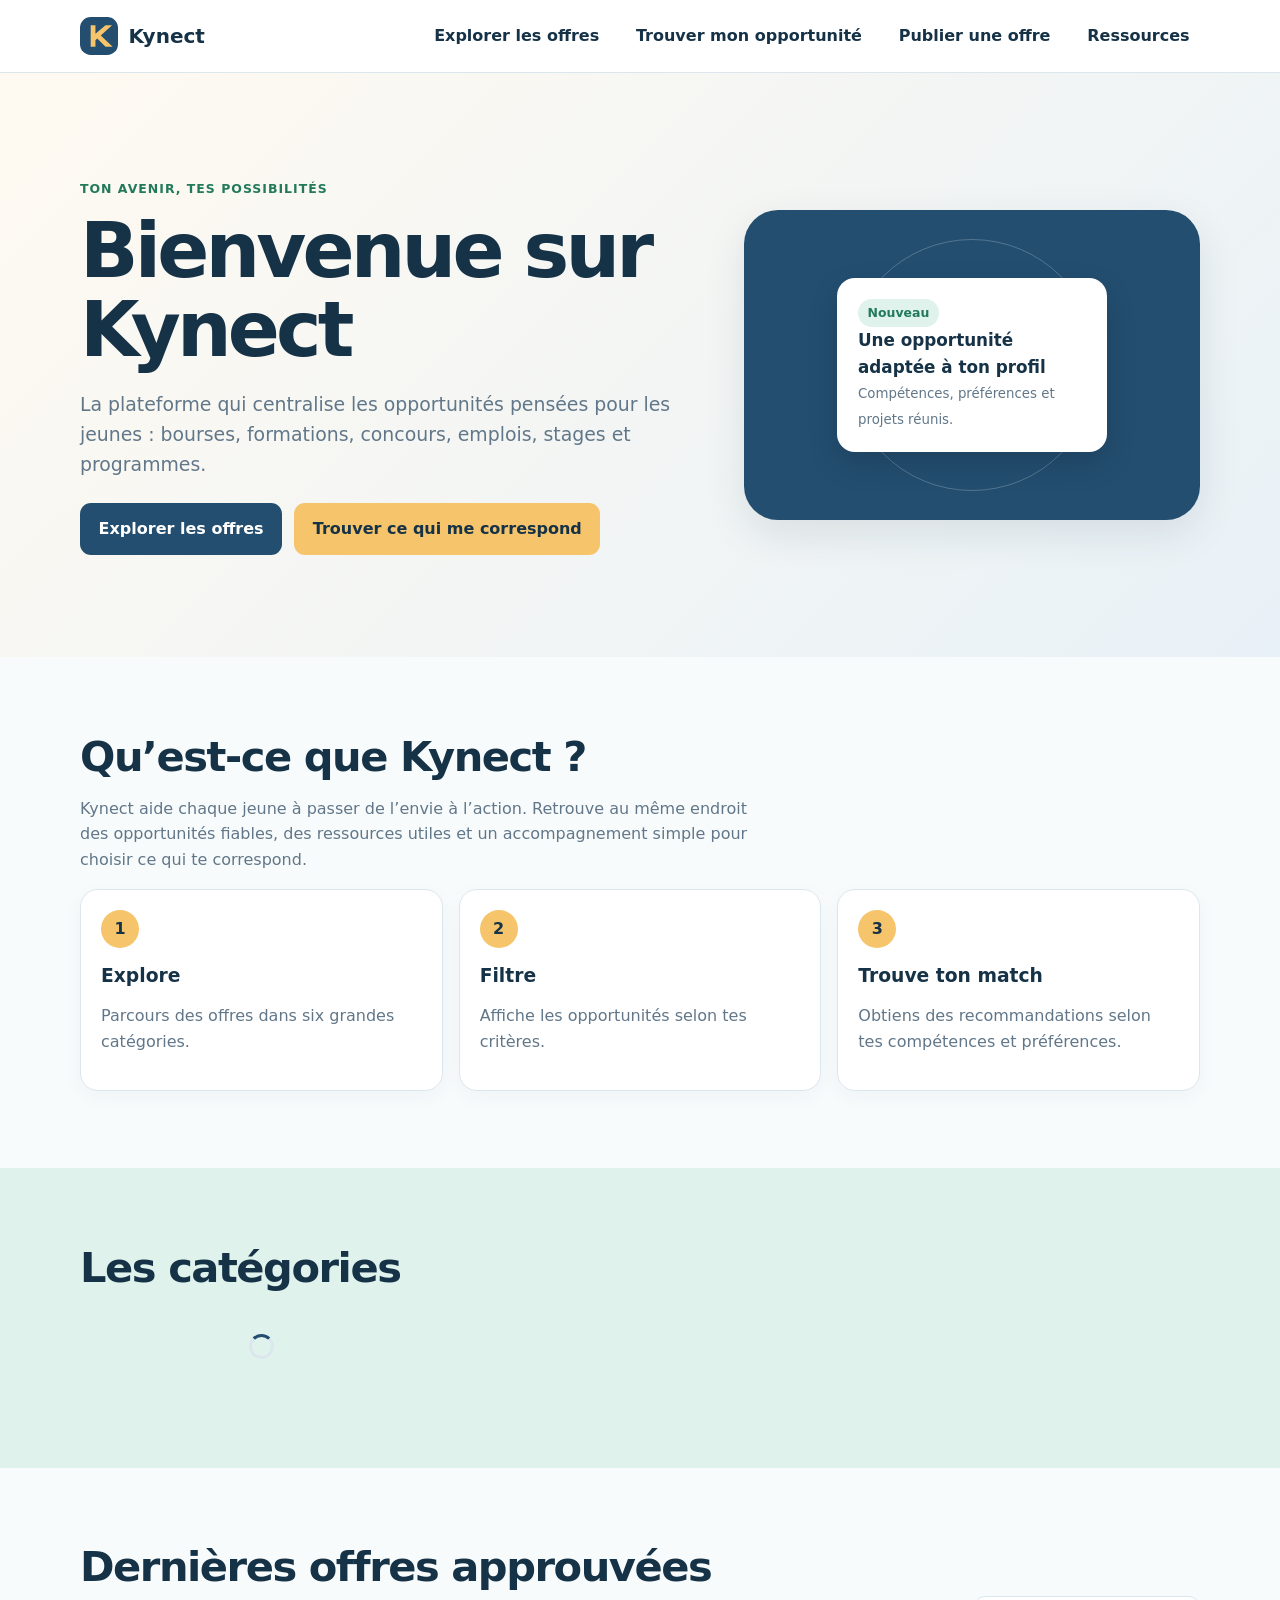
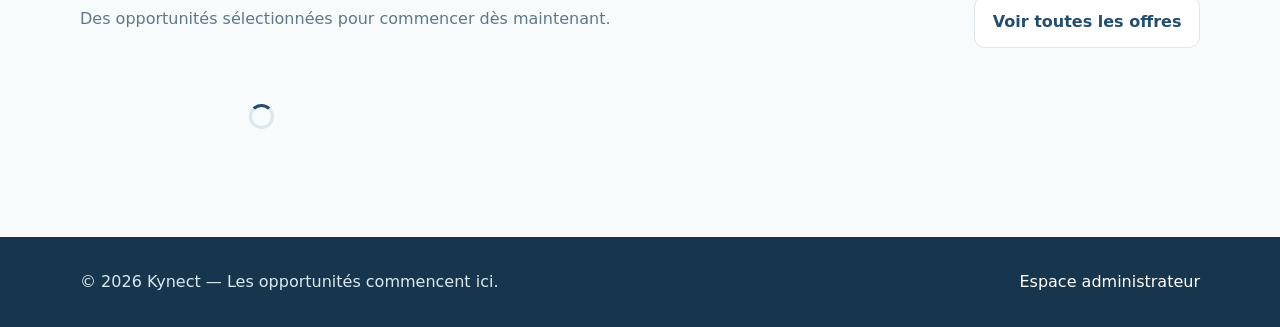
==== index.html @ d228a0a2 "Initial Kynect static platform" ====
<!doctype html><html lang="fr"><head><meta charset="UTF-8"><meta name="viewport" content="width=device-width, initial-scale=1.0"><meta name="description" content="Kynect, la plateforme des opportunités pour les jeunes"><link rel="icon" href="assets/logo.svg"><link rel="stylesheet" href="css/style.css"><link rel="stylesheet" href="css/responsive.css"><title>Bienvenue — Kynect</title></head><body><header class="site-header"><div class="container nav"><a class="brand" href="index.html"><img src="assets/logo.svg" alt=""> Kynect</a><button class="menu-toggle" aria-label="Ouvrir le menu">☰</button><nav class="nav-links"><a href="offres.html">Explorer les offres</a><a href="trouver.html">Trouver mon opportunité</a><a href="soumettre.html">Publier une offre</a><a href="cv.html">Ressources</a></nav></div></header><main><section class="hero"><div class="container hero-grid"><div><span class="eyebrow">Ton avenir, tes possibilités</span><h1>Bienvenue sur Kynect</h1><p>La plateforme qui centralise les opportunités pensées pour les jeunes : bourses, formations, concours, emplois, stages et programmes.</p><div class="actions"><a class="btn btn-primary" href="offres.html">Explorer les offres</a><a class="btn btn-accent" href="trouver.html">Trouver ce qui me correspond</a></div></div><div class="hero-art"><div class="hero-card"><span class="tag tag-success">Nouveau</span><strong>Une opportunité adaptée à ton profil</strong><small>Compétences, préférences et projets réunis.</small></div></div></div></section><section class="section"><div class="container"><h2>Qu’est-ce que Kynect ?</h2><p class="section-intro">Kynect aide chaque jeune à passer de l’envie à l’action. Retrouve au même endroit des opportunités fiables, des ressources utiles et un accompagnement simple pour choisir ce qui te correspond.</p><div class="grid grid-3 steps"><article class="step"><h3>Explore</h3><p class="muted">Parcours des offres dans six grandes catégories.</p></article><article class="step"><h3>Filtre</h3><p class="muted">Affiche les opportunités selon tes critères.</p></article><article class="step"><h3>Trouve ton match</h3><p class="muted">Obtiens des recommandations selon tes compétences et préférences.</p></article></div></div></section><section class="section section-soft"><div class="container"><h2>Les catégories</h2><div id="categories" class="grid grid-3"><div class="spinner"></div></div></div></section><section class="section"><div class="container"><div class="section-head"><div><h2>Dernières offres approuvées</h2><p class="section-intro">Des opportunités sélectionnées pour commencer dès maintenant.</p></div><a class="btn btn-secondary" href="offres.html">Voir toutes les offres</a></div><div id="latest-offers" class="offer-grid"><div class="spinner"></div></div></div></section></main><footer class="site-footer"><div class="container footer-grid"><span>© 2026 Kynect — Les opportunités commencent ici.</span><a href="admin-login.html">Espace administrateur</a></div></footer><div id="toast-region" class="toast-region" aria-live="polite"></div><script type="module" src="js/home.js"></script></body></html>
---- css/style.css ----
:root{--ink:#163247;--muted:#617789;--primary:#234e70;--primary-dark:#17364d;--accent:#f5c46b;--mint:#dff2ec;--sky:#e8f1f7;--cream:#fffaf1;--white:#fff;--line:#dce7ed;--danger:#b94a48;--success:#237a5b;--shadow:0 14px 40px rgba(22,50,71,.10);--radius:18px;--space:clamp(1rem,2vw,1.5rem)}*{box-sizing:border-box}html{scroll-behavior:smooth}body{margin:0;color:var(--ink);background:#f8fbfc;font:16px/1.6 Inter,ui-sans-serif,system-ui,-apple-system,BlinkMacSystemFont,"Segoe UI",sans-serif}a{color:var(--primary);text-decoration:none}a:hover{text-decoration:underline}button,input,select,textarea{font:inherit}button{cursor:pointer}.container{width:min(1120px,calc(100% - 2rem));margin:auto}.site-header{background:rgba(255,255,255,.94);border-bottom:1px solid var(--line);position:sticky;top:0;z-index:20;backdrop-filter:blur(12px)}.nav{display:flex;align-items:center;justify-content:space-between;min-height:72px;gap:1rem}.brand{display:inline-flex;align-items:center;gap:.65rem;font-size:1.25rem;font-weight:800;color:var(--ink)}.brand img{width:38px;height:38px}.nav-links{display:flex;align-items:center;gap:1rem}.nav-links a{font-weight:650;color:var(--ink);padding:.45rem .65rem;border-radius:10px}.nav-links a:hover{background:var(--sky);text-decoration:none}.menu-toggle{display:none;border:0;background:none;font-size:1.5rem;color:var(--ink)}.hero{padding:clamp(3rem,8vw,7rem) 0;background:linear-gradient(135deg,var(--cream),var(--sky));overflow:hidden}.hero-grid{display:grid;grid-template-columns:1.15fr .85fr;gap:3rem;align-items:center}.eyebrow{color:var(--success);font-weight:800;letter-spacing:.08em;text-transform:uppercase;font-size:.78rem}.hero h1{font-size:clamp(2.5rem,6vw,5rem);line-height:1.03;letter-spacing:-.05em;margin:.6rem 0 1.25rem}.hero p{font-size:1.18rem;color:var(--muted);max-width:650px}.hero-art{min-height:310px;border-radius:34px;background:var(--primary);box-shadow:var(--shadow);padding:2rem;position:relative;display:grid;place-items:center}.hero-art:before,.hero-art:after{content:"";position:absolute;border-radius:50%;border:1px solid rgba(255,255,255,.22)}.hero-art:before{width:250px;height:250px}.hero-art:after{width:170px;height:170px}.hero-card{background:#fff;border-radius:18px;padding:1.3rem;width:min(270px,90%);box-shadow:0 12px 30px rgba(0,0,0,.15);z-index:1}.hero-card strong{display:block;font-size:1.05rem}.hero-card small{color:var(--muted)}.btn{display:inline-flex;align-items:center;justify-content:center;gap:.45rem;border:1px solid transparent;border-radius:11px;padding:.75rem 1.1rem;font-weight:750;transition:.2s ease}.btn:hover{text-decoration:none;transform:translateY(-1px)}.btn-primary{background:var(--primary);color:#fff}.btn-primary:hover{background:var(--primary-dark)}.btn-secondary{background:#fff;color:var(--primary);border-color:var(--line)}.btn-accent{background:var(--accent);color:var(--ink)}.actions{display:flex;flex-wrap:wrap;gap:.75rem;margin-top:1.5rem}.section{padding:clamp(2.5rem,6vw,5rem) 0}.section-soft{background:var(--mint)}.section-head{display:flex;align-items:end;justify-content:space-between;gap:1rem;margin-bottom:1.5rem}.section h2{font-size:clamp(1.8rem,4vw,2.6rem);letter-spacing:-.035em;line-height:1.1;margin:0 0 .7rem}.section-intro{color:var(--muted);max-width:700px}.grid{display:grid;gap:1rem}.grid-3{grid-template-columns:repeat(3,1fr)}.grid-4{grid-template-columns:repeat(4,1fr)}.steps{counter-reset:step}.step,.category-card,.offer-card,.resource-card,.panel,.form-card{background:#fff;border:1px solid var(--line);border-radius:var(--radius);padding:1.25rem;box-shadow:0 6px 20px rgba(22,50,71,.04)}.step:before{counter-increment:step;content:counter(step);display:grid;place-items:center;width:38px;height:38px;border-radius:50%;background:var(--accent);font-weight:850;margin-bottom:1rem}.step h3,.category-card h3,.offer-card h3,.resource-card h3{margin:.2rem 0 .45rem;line-height:1.25}.muted{color:var(--muted)}.category-card{display:flex;align-items:center;gap:.8rem}.category-icon{font-size:1.8rem}.offer-grid{display:grid;grid-template-columns:repeat(3,1fr);gap:1rem}.offer-card{display:flex;flex-direction:column;min-height:230px}.offer-card .card-bottom{margin-top:auto;display:flex;justify-content:space-between;align-items:center;gap:.5rem}.offer-image{width:100%;height:140px;object-fit:cover;border-radius:12px;margin-bottom:.8rem;background:var(--sky)}.tag{display:inline-flex;align-items:center;border-radius:999px;padding:.25rem .6rem;background:var(--sky);font-size:.78rem;font-weight:750;color:var(--primary)}.tag-success{background:var(--mint);color:var(--success)}.tag-warning{background:#fff1d5;color:#8c5d14}.page-hero{padding:3rem 0;background:var(--sky)}.page-hero h1{margin:0 0 .5rem;font-size:clamp(2rem,5vw,3.3rem);letter-spacing:-.04em}.filters{display:grid;grid-template-columns:2fr 1fr 1fr 1fr auto;gap:.75rem;margin:1.5rem 0}.field{display:flex;flex-direction:column;gap:.35rem}.field label{font-weight:700;font-size:.9rem}.field input,.field select,.field textarea{width:100%;border:1px solid var(--line);border-radius:10px;padding:.72rem .8rem;color:var(--ink);background:#fff}.field textarea{min-height:130px;resize:vertical}.field small{color:var(--muted)}.form-card{max-width:800px;margin:2rem auto}.form-grid{display:grid;grid-template-columns:repeat(2,1fr);gap:1rem}.full{grid-column:1/-1}.form-actions{display:flex;justify-content:flex-end;gap:.75rem;margin-top:1.3rem}.notice{padding:1rem;border-radius:12px;background:var(--sky);color:var(--primary);margin:1rem 0}.notice-error{background:#fff0ef;color:var(--danger)}.notice-success{background:var(--mint);color:var(--success)}.detail-layout{display:grid;grid-template-columns:1.4fr .6fr;gap:1.5rem}.detail-main,.detail-aside{background:#fff;border:1px solid var(--line);border-radius:var(--radius);padding:clamp(1.2rem,3vw,2rem)}.detail-main img{width:100%;max-height:360px;object-fit:cover;border-radius:14px;margin-bottom:1rem}.detail-meta{display:grid;gap:.75rem}.meta-item strong{display:block;font-size:.8rem;text-transform:uppercase;letter-spacing:.06em;color:var(--muted)}.resource-grid{display:grid;grid-template-columns:repeat(3,1fr);gap:1rem}.price{font-weight:800;color:var(--success)}.progress{display:flex;gap:.5rem;margin:1rem 0 2rem}.progress span{flex:1;height:6px;border-radius:9px;background:var(--line)}.progress span.active{background:var(--accent)}.match-result{border-left:5px solid var(--accent)}.match-score{font-weight:850;color:var(--success)}.check-grid{display:grid;grid-template-columns:repeat(3,1fr);gap:.5rem}.check{display:flex;gap:.45rem;align-items:center;padding:.45rem;border:1px solid var(--line);border-radius:8px}.check input{accent-color:var(--primary)}.admin-tabs{display:flex;gap:.5rem;flex-wrap:wrap;margin:1.5rem 0}.tab{border:1px solid var(--line);background:#fff;padding:.65rem 1rem;border-radius:10px;font-weight:700}.tab.active{background:var(--primary);color:#fff}.table-wrap{overflow:auto}.data-table{width:100%;border-collapse:collapse;min-width:650px}.data-table th,.data-table td{text-align:left;border-bottom:1px solid var(--line);padding:.8rem .5rem;vertical-align:top}.data-table th{font-size:.8rem;text-transform:uppercase;color:var(--muted)}.inline-actions{display:flex;gap:.4rem;flex-wrap:wrap}.btn-small{padding:.4rem .6rem;font-size:.82rem}.empty{text-align:center;padding:2rem;color:var(--muted);background:#fff;border:1px dashed var(--line);border-radius:var(--radius)}.spinner{width:25px;height:25px;border:3px solid var(--line);border-top-color:var(--primary);border-radius:50%;animation:spin .8s linear infinite;margin:2rem auto}@keyframes spin{to{transform:rotate(360deg)}}.toast-region{position:fixed;right:1rem;bottom:1rem;z-index:50;display:grid;gap:.6rem}.toast{padding:.85rem 1rem;border-radius:10px;color:#fff;background:var(--ink);box-shadow:var(--shadow);max-width:330px}.toast.success{background:var(--success)}.toast.error{background:var(--danger)}.site-footer{background:var(--primary-dark);color:#d9e8f0;padding:2rem 0}.site-footer a{color:#fff}.footer-grid{display:flex;justify-content:space-between;gap:1rem;flex-wrap:wrap}.sr-only{position:absolute;width:1px;height:1px;padding:0;margin:-1px;overflow:hidden;clip:rect(0,0,0,0);white-space:nowrap;border:0}.hidden{display:none!important}
---- css/responsive.css ----
@media(max-width:850px){.hero-grid,.detail-layout{grid-template-columns:1fr}.hero-art{min-height:240px}.grid-4{grid-template-columns:repeat(2,1fr)}.offer-grid,.resource-grid{grid-template-columns:repeat(2,1fr)}.filters{grid-template-columns:repeat(2,1fr)}.filters .search-field{grid-column:1/-1}.check-grid{grid-template-columns:repeat(2,1fr)}}@media(max-width:620px){.nav-links{display:none;position:absolute;left:1rem;right:1rem;top:66px;background:#fff;border:1px solid var(--line);padding:.7rem;border-radius:12px;box-shadow:var(--shadow);flex-direction:column;align-items:stretch}.nav-links.open{display:flex}.menu-toggle{display:block}.grid-3,.grid-4,.offer-grid,.resource-grid,.form-grid{grid-template-columns:1fr}.filters{grid-template-columns:1fr}.filters .search-field{grid-column:auto}.section-head{display:block}.section-head .btn{margin-top:.7rem}.check-grid{grid-template-columns:1fr}.hero h1{font-size:2.8rem}.form-actions{flex-direction:column}.form-actions .btn{width:100%}}
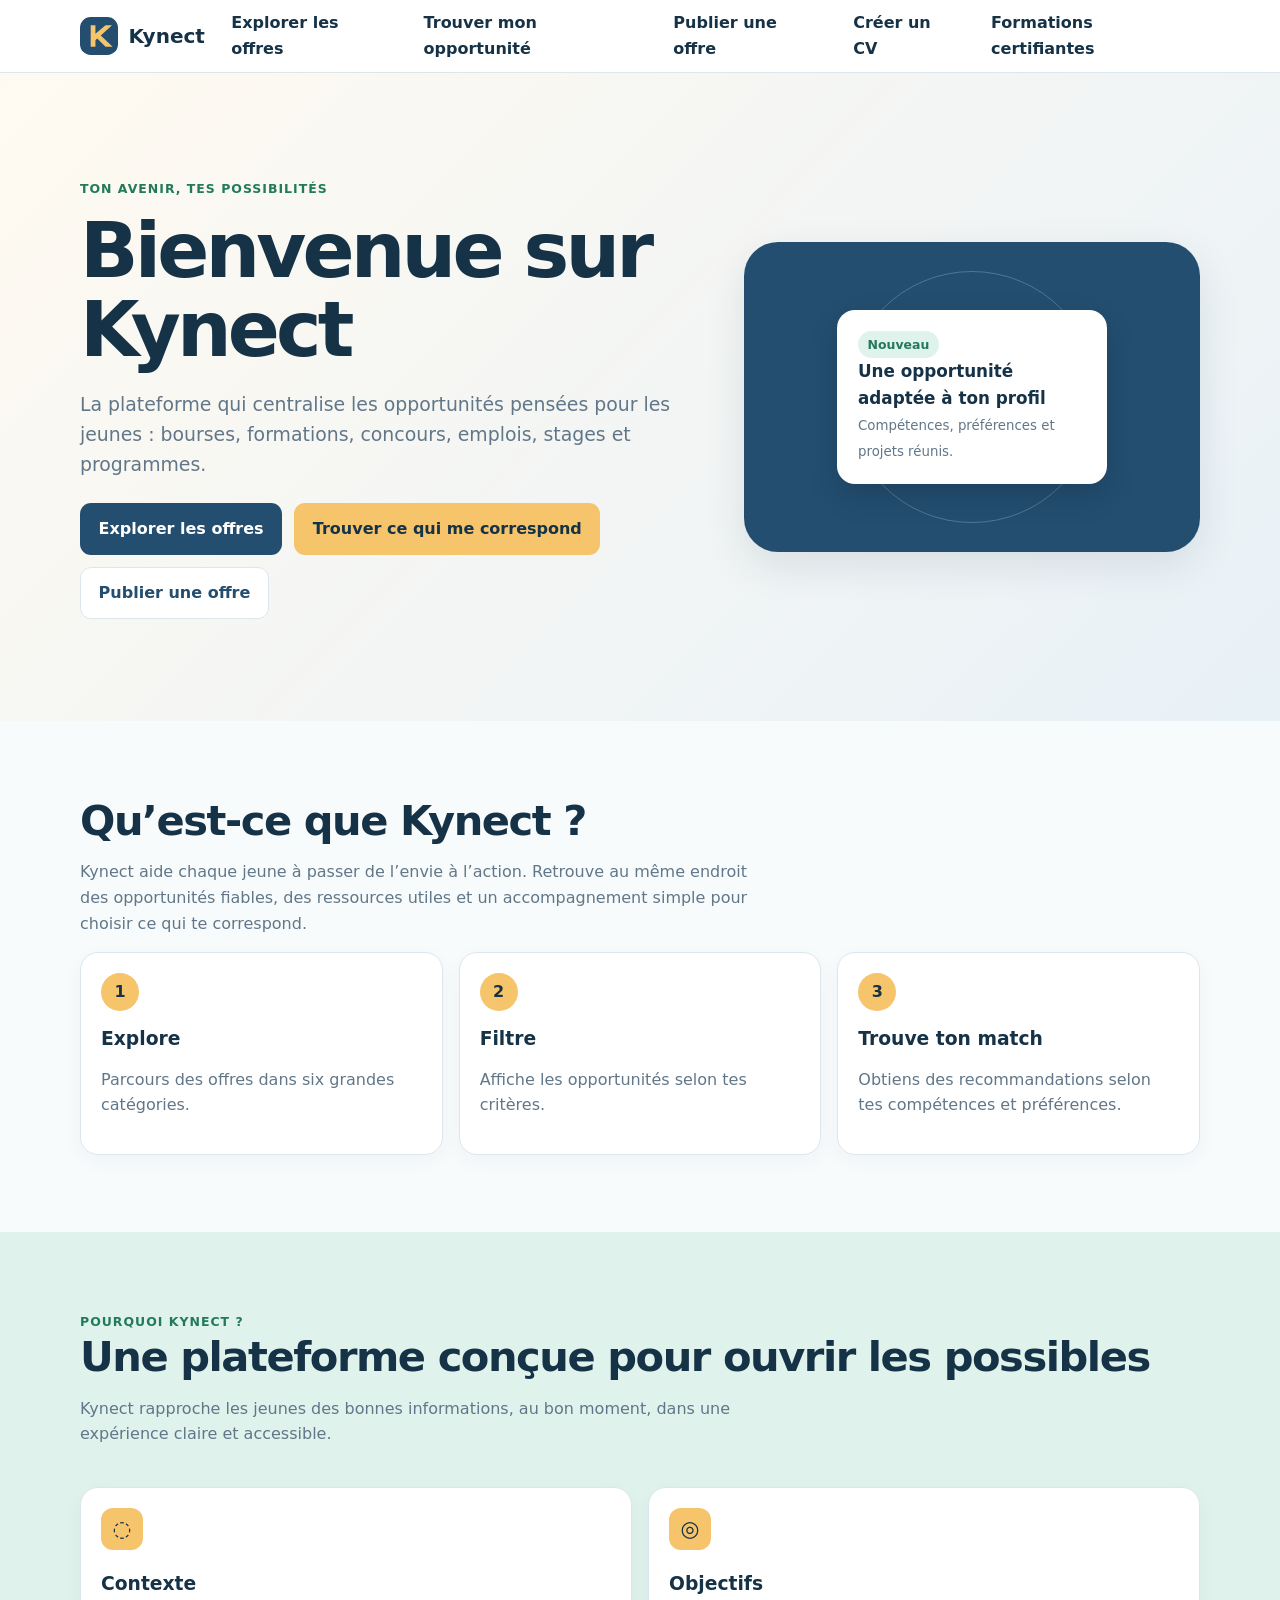
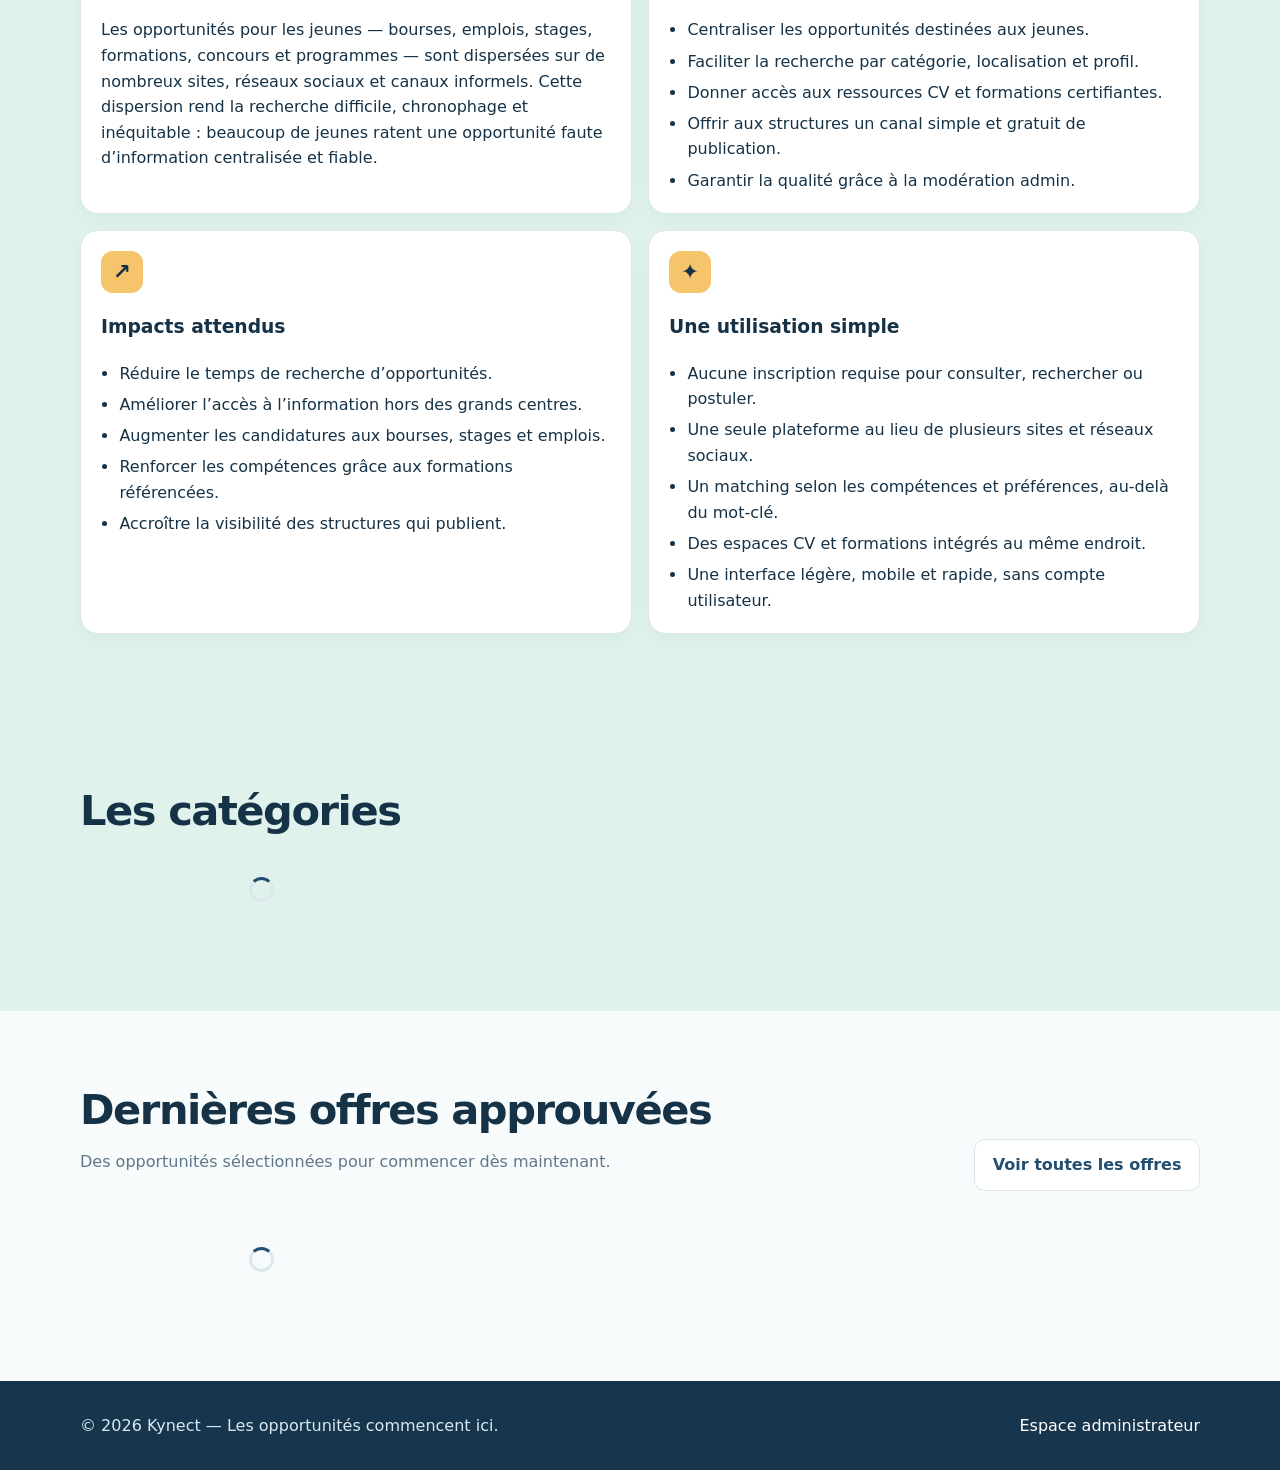
==== commit 1f674706: "feat: complete resource pages and navigation UX" ====
--- a/index.html
+++ b/index.html
@@ -1 +1 @@
-<!doctype html><html lang="fr"><head><meta charset="UTF-8"><meta name="viewport" content="width=device-width, initial-scale=1.0"><meta name="description" content="Kynect, la plateforme des opportunités pour les jeunes"><link rel="icon" href="assets/logo.svg"><link rel="stylesheet" href="css/style.css"><link rel="stylesheet" href="css/responsive.css"><title>Bienvenue — Kynect</title></head><body><header class="site-header"><div class="container nav"><a class="brand" href="index.html"><img src="assets/logo.svg" alt=""> Kynect</a><button class="menu-toggle" aria-label="Ouvrir le menu">☰</button><nav class="nav-links"><a href="offres.html">Explorer les offres</a><a href="trouver.html">Trouver mon opportunité</a><a href="soumettre.html">Publier une offre</a><a href="cv.html">Ressources</a></nav></div></header><main><section class="hero"><div class="container hero-grid"><div><span class="eyebrow">Ton avenir, tes possibilités</span><h1>Bienvenue sur Kynect</h1><p>La plateforme qui centralise les opportunités pensées pour les jeunes : bourses, formations, concours, emplois, stages et programmes.</p><div class="actions"><a class="btn btn-primary" href="offres.html">Explorer les offres</a><a class="btn btn-accent" href="trouver.html">Trouver ce qui me correspond</a></div></div><div class="hero-art"><div class="hero-card"><span class="tag tag-success">Nouveau</span><strong>Une opportunité adaptée à ton profil</strong><small>Compétences, préférences et projets réunis.</small></div></div></div></section><section class="section"><div class="container"><h2>Qu’est-ce que Kynect ?</h2><p class="section-intro">Kynect aide chaque jeune à passer de l’envie à l’action. Retrouve au même endroit des opportunités fiables, des ressources utiles et un accompagnement simple pour choisir ce qui te correspond.</p><div class="grid grid-3 steps"><article class="step"><h3>Explore</h3><p class="muted">Parcours des offres dans six grandes catégories.</p></article><article class="step"><h3>Filtre</h3><p class="muted">Affiche les opportunités selon tes critères.</p></article><article class="step"><h3>Trouve ton match</h3><p class="muted">Obtiens des recommandations selon tes compétences et préférences.</p></article></div></div></section><section class="section section-soft"><div class="container"><h2>Les catégories</h2><div id="categories" class="grid grid-3"><div class="spinner"></div></div></div></section><section class="section"><div class="container"><div class="section-head"><div><h2>Dernières offres approuvées</h2><p class="section-intro">Des opportunités sélectionnées pour commencer dès maintenant.</p></div><a class="btn btn-secondary" href="offres.html">Voir toutes les offres</a></div><div id="latest-offers" class="offer-grid"><div class="spinner"></div></div></div></section></main><footer class="site-footer"><div class="container footer-grid"><span>© 2026 Kynect — Les opportunités commencent ici.</span><a href="admin-login.html">Espace administrateur</a></div></footer><div id="toast-region" class="toast-region" aria-live="polite"></div><script type="module" src="js/home.js"></script></body></html>+<!doctype html><html lang="fr"><head><meta charset="UTF-8"><meta name="viewport" content="width=device-width, initial-scale=1.0"><meta name="description" content="Kynect, la plateforme des opportunités pour les jeunes"><link rel="icon" href="assets/logo.svg"><link rel="stylesheet" href="css/style.css"><link rel="stylesheet" href="css/responsive.css"><title>Bienvenue — Kynect</title></head><body><header class="site-header"><div class="container nav"><a class="brand" href="index.html"><img src="assets/logo.svg" alt=""> Kynect</a><button class="menu-toggle" aria-label="Ouvrir le menu">☰</button><nav class="nav-links"><a href="offres.html">Explorer les offres</a><a href="trouver.html">Trouver mon opportunité</a><a href="soumettre.html">Publier une offre</a><a href="cv.html">Créer un CV</a><a href="formations.html">Formations certifiantes</a></nav></div></header><main><section class="hero"><div class="container hero-grid"><div><span class="eyebrow">Ton avenir, tes possibilités</span><h1>Bienvenue sur Kynect</h1><p>La plateforme qui centralise les opportunités pensées pour les jeunes : bourses, formations, concours, emplois, stages et programmes.</p><div class="actions"><a class="btn btn-primary" href="offres.html">Explorer les offres</a><a class="btn btn-accent" href="trouver.html">Trouver ce qui me correspond</a><a class="btn btn-secondary" href="soumettre.html">Publier une offre</a></div></div><div class="hero-art"><div class="hero-card"><span class="tag tag-success">Nouveau</span><strong>Une opportunité adaptée à ton profil</strong><small>Compétences, préférences et projets réunis.</small></div></div></div></section><section class="section"><div class="container"><h2>Qu’est-ce que Kynect ?</h2><p class="section-intro">Kynect aide chaque jeune à passer de l’envie à l’action. Retrouve au même endroit des opportunités fiables, des ressources utiles et un accompagnement simple pour choisir ce qui te correspond.</p><div class="grid grid-3 steps"><article class="step"><h3>Explore</h3><p class="muted">Parcours des offres dans six grandes catégories.</p></article><article class="step"><h3>Filtre</h3><p class="muted">Affiche les opportunités selon tes critères.</p></article><article class="step"><h3>Trouve ton match</h3><p class="muted">Obtiens des recommandations selon tes compétences et préférences.</p></article></div></div></section><section id="project-presentation" class="section section-soft"><div class="container"><div class="section-head"><div><span class="eyebrow">Pourquoi Kynect ?</span><h2>Une plateforme conçue pour ouvrir les possibles</h2><p class="section-intro">Kynect rapproche les jeunes des bonnes informations, au bon moment, dans une expérience claire et accessible.</p></div></div><div class="grid grid-2 project-presentation"><article class="panel presentation-card"><span class="presentation-icon">◌</span><h3>Contexte</h3><p>Les opportunités pour les jeunes — bourses, emplois, stages, formations, concours et programmes — sont dispersées sur de nombreux sites, réseaux sociaux et canaux informels. Cette dispersion rend la recherche difficile, chronophage et inéquitable : beaucoup de jeunes ratent une opportunité faute d’information centralisée et fiable.</p></article><article class="panel presentation-card"><span class="presentation-icon">◎</span><h3>Objectifs</h3><ul><li>Centraliser les opportunités destinées aux jeunes.</li><li>Faciliter la recherche par catégorie, localisation et profil.</li><li>Donner accès aux ressources CV et formations certifiantes.</li><li>Offrir aux structures un canal simple et gratuit de publication.</li><li>Garantir la qualité grâce à la modération admin.</li></ul></article><article class="panel presentation-card"><span class="presentation-icon">↗</span><h3>Impacts attendus</h3><ul><li>Réduire le temps de recherche d’opportunités.</li><li>Améliorer l’accès à l’information hors des grands centres.</li><li>Augmenter les candidatures aux bourses, stages et emplois.</li><li>Renforcer les compétences grâce aux formations référencées.</li><li>Accroître la visibilité des structures qui publient.</li></ul></article><article class="panel presentation-card"><span class="presentation-icon">✦</span><h3>Une utilisation simple</h3><ul><li>Aucune inscription requise pour consulter, rechercher ou postuler.</li><li>Une seule plateforme au lieu de plusieurs sites et réseaux sociaux.</li><li>Un matching selon les compétences et préférences, au-delà du mot-clé.</li><li>Des espaces CV et formations intégrés au même endroit.</li><li>Une interface légère, mobile et rapide, sans compte utilisateur.</li></ul></article></div></div></section><section class="section section-soft"><div class="container"><h2>Les catégories</h2><div id="categories" class="grid grid-3"><div class="spinner"></div></div></div></section><section class="section"><div class="container"><div class="section-head"><div><h2>Dernières offres approuvées</h2><p class="section-intro">Des opportunités sélectionnées pour commencer dès maintenant.</p></div><a class="btn btn-secondary" href="offres.html">Voir toutes les offres</a></div><div id="latest-offers" class="offer-grid"><div class="spinner"></div></div></div></section></main><footer class="site-footer"><div class="container footer-grid"><span>© 2026 Kynect — Les opportunités commencent ici.</span><a href="admin-login.html">Espace administrateur</a></div></footer><div id="toast-region" class="toast-region" aria-live="polite"></div><script type="module" src="js/home.js"></script></body></html>
--- a/css/style.css
+++ b/css/style.css
@@ -1 +1,2 @@
-:root{--ink:#163247;--muted:#617789;--primary:#234e70;--primary-dark:#17364d;--accent:#f5c46b;--mint:#dff2ec;--sky:#e8f1f7;--cream:#fffaf1;--white:#fff;--line:#dce7ed;--danger:#b94a48;--success:#237a5b;--shadow:0 14px 40px rgba(22,50,71,.10);--radius:18px;--space:clamp(1rem,2vw,1.5rem)}*{box-sizing:border-box}html{scroll-behavior:smooth}body{margin:0;color:var(--ink);background:#f8fbfc;font:16px/1.6 Inter,ui-sans-serif,system-ui,-apple-system,BlinkMacSystemFont,"Segoe UI",sans-serif}a{color:var(--primary);text-decoration:none}a:hover{text-decoration:underline}button,input,select,textarea{font:inherit}button{cursor:pointer}.container{width:min(1120px,calc(100% - 2rem));margin:auto}.site-header{background:rgba(255,255,255,.94);border-bottom:1px solid var(--line);position:sticky;top:0;z-index:20;backdrop-filter:blur(12px)}.nav{display:flex;align-items:center;justify-content:space-between;min-height:72px;gap:1rem}.brand{display:inline-flex;align-items:center;gap:.65rem;font-size:1.25rem;font-weight:800;color:var(--ink)}.brand img{width:38px;height:38px}.nav-links{display:flex;align-items:center;gap:1rem}.nav-links a{font-weight:650;color:var(--ink);padding:.45rem .65rem;border-radius:10px}.nav-links a:hover{background:var(--sky);text-decoration:none}.menu-toggle{display:none;border:0;background:none;font-size:1.5rem;color:var(--ink)}.hero{padding:clamp(3rem,8vw,7rem) 0;background:linear-gradient(135deg,var(--cream),var(--sky));overflow:hidden}.hero-grid{display:grid;grid-template-columns:1.15fr .85fr;gap:3rem;align-items:center}.eyebrow{color:var(--success);font-weight:800;letter-spacing:.08em;text-transform:uppercase;font-size:.78rem}.hero h1{font-size:clamp(2.5rem,6vw,5rem);line-height:1.03;letter-spacing:-.05em;margin:.6rem 0 1.25rem}.hero p{font-size:1.18rem;color:var(--muted);max-width:650px}.hero-art{min-height:310px;border-radius:34px;background:var(--primary);box-shadow:var(--shadow);padding:2rem;position:relative;display:grid;place-items:center}.hero-art:before,.hero-art:after{content:"";position:absolute;border-radius:50%;border:1px solid rgba(255,255,255,.22)}.hero-art:before{width:250px;height:250px}.hero-art:after{width:170px;height:170px}.hero-card{background:#fff;border-radius:18px;padding:1.3rem;width:min(270px,90%);box-shadow:0 12px 30px rgba(0,0,0,.15);z-index:1}.hero-card strong{display:block;font-size:1.05rem}.hero-card small{color:var(--muted)}.btn{display:inline-flex;align-items:center;justify-content:center;gap:.45rem;border:1px solid transparent;border-radius:11px;padding:.75rem 1.1rem;font-weight:750;transition:.2s ease}.btn:hover{text-decoration:none;transform:translateY(-1px)}.btn-primary{background:var(--primary);color:#fff}.btn-primary:hover{background:var(--primary-dark)}.btn-secondary{background:#fff;color:var(--primary);border-color:var(--line)}.btn-accent{background:var(--accent);color:var(--ink)}.actions{display:flex;flex-wrap:wrap;gap:.75rem;margin-top:1.5rem}.section{padding:clamp(2.5rem,6vw,5rem) 0}.section-soft{background:var(--mint)}.section-head{display:flex;align-items:end;justify-content:space-between;gap:1rem;margin-bottom:1.5rem}.section h2{font-size:clamp(1.8rem,4vw,2.6rem);letter-spacing:-.035em;line-height:1.1;margin:0 0 .7rem}.section-intro{color:var(--muted);max-width:700px}.grid{display:grid;gap:1rem}.grid-3{grid-template-columns:repeat(3,1fr)}.grid-4{grid-template-columns:repeat(4,1fr)}.steps{counter-reset:step}.step,.category-card,.offer-card,.resource-card,.panel,.form-card{background:#fff;border:1px solid var(--line);border-radius:var(--radius);padding:1.25rem;box-shadow:0 6px 20px rgba(22,50,71,.04)}.step:before{counter-increment:step;content:counter(step);display:grid;place-items:center;width:38px;height:38px;border-radius:50%;background:var(--accent);font-weight:850;margin-bottom:1rem}.step h3,.category-card h3,.offer-card h3,.resource-card h3{margin:.2rem 0 .45rem;line-height:1.25}.muted{color:var(--muted)}.category-card{display:flex;align-items:center;gap:.8rem}.category-icon{font-size:1.8rem}.offer-grid{display:grid;grid-template-columns:repeat(3,1fr);gap:1rem}.offer-card{display:flex;flex-direction:column;min-height:230px}.offer-card .card-bottom{margin-top:auto;display:flex;justify-content:space-between;align-items:center;gap:.5rem}.offer-image{width:100%;height:140px;object-fit:cover;border-radius:12px;margin-bottom:.8rem;background:var(--sky)}.tag{display:inline-flex;align-items:center;border-radius:999px;padding:.25rem .6rem;background:var(--sky);font-size:.78rem;font-weight:750;color:var(--primary)}.tag-success{background:var(--mint);color:var(--success)}.tag-warning{background:#fff1d5;color:#8c5d14}.page-hero{padding:3rem 0;background:var(--sky)}.page-hero h1{margin:0 0 .5rem;font-size:clamp(2rem,5vw,3.3rem);letter-spacing:-.04em}.filters{display:grid;grid-template-columns:2fr 1fr 1fr 1fr auto;gap:.75rem;margin:1.5rem 0}.field{display:flex;flex-direction:column;gap:.35rem}.field label{font-weight:700;font-size:.9rem}.field input,.field select,.field textarea{width:100%;border:1px solid var(--line);border-radius:10px;padding:.72rem .8rem;color:var(--ink);background:#fff}.field textarea{min-height:130px;resize:vertical}.field small{color:var(--muted)}.form-card{max-width:800px;margin:2rem auto}.form-grid{display:grid;grid-template-columns:repeat(2,1fr);gap:1rem}.full{grid-column:1/-1}.form-actions{display:flex;justify-content:flex-end;gap:.75rem;margin-top:1.3rem}.notice{padding:1rem;border-radius:12px;background:var(--sky);color:var(--primary);margin:1rem 0}.notice-error{background:#fff0ef;color:var(--danger)}.notice-success{background:var(--mint);color:var(--success)}.detail-layout{display:grid;grid-template-columns:1.4fr .6fr;gap:1.5rem}.detail-main,.detail-aside{background:#fff;border:1px solid var(--line);border-radius:var(--radius);padding:clamp(1.2rem,3vw,2rem)}.detail-main img{width:100%;max-height:360px;object-fit:cover;border-radius:14px;margin-bottom:1rem}.detail-meta{display:grid;gap:.75rem}.meta-item strong{display:block;font-size:.8rem;text-transform:uppercase;letter-spacing:.06em;color:var(--muted)}.resource-grid{display:grid;grid-template-columns:repeat(3,1fr);gap:1rem}.price{font-weight:800;color:var(--success)}.progress{display:flex;gap:.5rem;margin:1rem 0 2rem}.progress span{flex:1;height:6px;border-radius:9px;background:var(--line)}.progress span.active{background:var(--accent)}.match-result{border-left:5px solid var(--accent)}.match-score{font-weight:850;color:var(--success)}.check-grid{display:grid;grid-template-columns:repeat(3,1fr);gap:.5rem}.check{display:flex;gap:.45rem;align-items:center;padding:.45rem;border:1px solid var(--line);border-radius:8px}.check input{accent-color:var(--primary)}.admin-tabs{display:flex;gap:.5rem;flex-wrap:wrap;margin:1.5rem 0}.tab{border:1px solid var(--line);background:#fff;padding:.65rem 1rem;border-radius:10px;font-weight:700}.tab.active{background:var(--primary);color:#fff}.table-wrap{overflow:auto}.data-table{width:100%;border-collapse:collapse;min-width:650px}.data-table th,.data-table td{text-align:left;border-bottom:1px solid var(--line);padding:.8rem .5rem;vertical-align:top}.data-table th{font-size:.8rem;text-transform:uppercase;color:var(--muted)}.inline-actions{display:flex;gap:.4rem;flex-wrap:wrap}.btn-small{padding:.4rem .6rem;font-size:.82rem}.empty{text-align:center;padding:2rem;color:var(--muted);background:#fff;border:1px dashed var(--line);border-radius:var(--radius)}.spinner{width:25px;height:25px;border:3px solid var(--line);border-top-color:var(--primary);border-radius:50%;animation:spin .8s linear infinite;margin:2rem auto}@keyframes spin{to{transform:rotate(360deg)}}.toast-region{position:fixed;right:1rem;bottom:1rem;z-index:50;display:grid;gap:.6rem}.toast{padding:.85rem 1rem;border-radius:10px;color:#fff;background:var(--ink);box-shadow:var(--shadow);max-width:330px}.toast.success{background:var(--success)}.toast.error{background:var(--danger)}.site-footer{background:var(--primary-dark);color:#d9e8f0;padding:2rem 0}.site-footer a{color:#fff}.footer-grid{display:flex;justify-content:space-between;gap:1rem;flex-wrap:wrap}.sr-only{position:absolute;width:1px;height:1px;padding:0;margin:-1px;overflow:hidden;clip:rect(0,0,0,0);white-space:nowrap;border:0}.hidden{display:none!important}+:root{--ink:#163247;--muted:#617789;--primary:#234e70;--primary-dark:#17364d;--accent:#f5c46b;--mint:#dff2ec;--sky:#e8f1f7;--cream:#fffaf1;--white:#fff;--line:#dce7ed;--danger:#b94a48;--success:#237a5b;--shadow:0 14px 40px rgba(22,50,71,.10);--radius:18px;--space:clamp(1rem,2vw,1.5rem)}*{box-sizing:border-box}html{scroll-behavior:smooth}body{margin:0;color:var(--ink);background:#f8fbfc;font:16px/1.6 Inter,ui-sans-serif,system-ui,-apple-system,BlinkMacSystemFont,"Segoe UI",sans-serif}a{color:var(--primary);text-decoration:none}a:hover{text-decoration:underline}button,input,select,textarea{font:inherit}button{cursor:pointer}.container{width:min(1120px,calc(100% - 2rem));margin:auto}.site-header{background:rgba(255,255,255,.94);border-bottom:1px solid var(--line);position:sticky;top:0;z-index:20;backdrop-filter:blur(12px)}.nav{display:flex;align-items:center;justify-content:space-between;min-height:72px;gap:1rem}.brand{display:inline-flex;align-items:center;gap:.65rem;font-size:1.25rem;font-weight:800;color:var(--ink)}.brand img{width:38px;height:38px}.nav-links{display:flex;align-items:center;gap:1rem}.nav-links a{font-weight:650;color:var(--ink);padding:.45rem .65rem;border-radius:10px}.nav-links a:hover{background:var(--sky);text-decoration:none}.menu-toggle{display:none;border:0;background:none;font-size:1.5rem;color:var(--ink)}.hero{padding:clamp(3rem,8vw,7rem) 0;background:linear-gradient(135deg,var(--cream),var(--sky));overflow:hidden}.hero-grid{display:grid;grid-template-columns:1.15fr .85fr;gap:3rem;align-items:center}.eyebrow{color:var(--success);font-weight:800;letter-spacing:.08em;text-transform:uppercase;font-size:.78rem}.hero h1{font-size:clamp(2.5rem,6vw,5rem);line-height:1.03;letter-spacing:-.05em;margin:.6rem 0 1.25rem}.hero p{font-size:1.18rem;color:var(--muted);max-width:650px}.hero-art{min-height:310px;border-radius:34px;background:var(--primary);box-shadow:var(--shadow);padding:2rem;position:relative;display:grid;place-items:center}.hero-art:before,.hero-art:after{content:"";position:absolute;border-radius:50%;border:1px solid rgba(255,255,255,.22)}.hero-art:before{width:250px;height:250px}.hero-art:after{width:170px;height:170px}.hero-card{background:#fff;border-radius:18px;padding:1.3rem;width:min(270px,90%);box-shadow:0 12px 30px rgba(0,0,0,.15);z-index:1}.hero-card strong{display:block;font-size:1.05rem}.hero-card small{color:var(--muted)}.btn{display:inline-flex;align-items:center;justify-content:center;gap:.45rem;border:1px solid transparent;border-radius:11px;padding:.75rem 1.1rem;font-weight:750;transition:.2s ease}.btn:hover{text-decoration:none;transform:translateY(-1px)}.btn-primary{background:var(--primary);color:#fff}.btn-primary:hover{background:var(--primary-dark)}.btn-secondary{background:#fff;color:var(--primary);border-color:var(--line)}.btn-accent{background:var(--accent);color:var(--ink)}.actions{display:flex;flex-wrap:wrap;gap:.75rem;margin-top:1.5rem}.section{padding:clamp(2.5rem,6vw,5rem) 0}.section-soft{background:var(--mint)}.section-head{display:flex;align-items:end;justify-content:space-between;gap:1rem;margin-bottom:1.5rem}.section h2{font-size:clamp(1.8rem,4vw,2.6rem);letter-spacing:-.035em;line-height:1.1;margin:0 0 .7rem}.section-intro{color:var(--muted);max-width:700px}.grid{display:grid;gap:1rem}.grid-3{grid-template-columns:repeat(3,1fr)}.grid-4{grid-template-columns:repeat(4,1fr)}.steps{counter-reset:step}.step,.category-card,.offer-card,.resource-card,.panel,.form-card{background:#fff;border:1px solid var(--line);border-radius:var(--radius);padding:1.25rem;box-shadow:0 6px 20px rgba(22,50,71,.04)}.step:before{counter-increment:step;content:counter(step);display:grid;place-items:center;width:38px;height:38px;border-radius:50%;background:var(--accent);font-weight:850;margin-bottom:1rem}.step h3,.category-card h3,.offer-card h3,.resource-card h3{margin:.2rem 0 .45rem;line-height:1.25}.muted{color:var(--muted)}.category-card{display:flex;align-items:center;gap:.8rem}.category-icon{font-size:1.8rem}.offer-grid{display:grid;grid-template-columns:repeat(3,1fr);gap:1rem}.offer-card{display:flex;flex-direction:column;min-height:230px}.offer-card .card-bottom{margin-top:auto;display:flex;justify-content:space-between;align-items:center;gap:.5rem}.offer-image{width:100%;height:140px;object-fit:cover;border-radius:12px;margin-bottom:.8rem;background:var(--sky)}.tag{display:inline-flex;align-items:center;border-radius:999px;padding:.25rem .6rem;background:var(--sky);font-size:.78rem;font-weight:750;color:var(--primary)}.tag-success{background:var(--mint);color:var(--success)}.tag-warning{background:#fff1d5;color:#8c5d14}.page-hero{padding:3rem 0;background:var(--sky)}.page-hero h1{margin:0 0 .5rem;font-size:clamp(2rem,5vw,3.3rem);letter-spacing:-.04em}.filters{display:grid;grid-template-columns:2fr 1fr 1fr 1fr auto;gap:.75rem;margin:1.5rem 0}.field{display:flex;flex-direction:column;gap:.35rem}.field label{font-weight:700;font-size:.9rem}.field input,.field select,.field textarea{width:100%;border:1px solid var(--line);border-radius:10px;padding:.72rem .8rem;color:var(--ink);background:#fff}.field textarea{min-height:130px;resize:vertical}.field small{color:var(--muted)}.form-card{max-width:800px;margin:2rem auto}.form-grid{display:grid;grid-template-columns:repeat(2,1fr);gap:1rem}.full{grid-column:1/-1}.form-actions{display:flex;justify-content:flex-end;gap:.75rem;margin-top:1.3rem}.notice{padding:1rem;border-radius:12px;background:var(--sky);color:var(--primary);margin:1rem 0}.notice-error{background:#fff0ef;color:var(--danger)}.notice-success{background:var(--mint);color:var(--success)}.detail-layout{display:grid;grid-template-columns:1.4fr .6fr;gap:1.5rem}.detail-main,.detail-aside{background:#fff;border:1px solid var(--line);border-radius:var(--radius);padding:clamp(1.2rem,3vw,2rem)}.detail-main img{width:100%;max-height:360px;object-fit:cover;border-radius:14px;margin-bottom:1rem}.detail-meta{display:grid;gap:.75rem}.meta-item strong{display:block;font-size:.8rem;text-transform:uppercase;letter-spacing:.06em;color:var(--muted)}.resource-grid{display:grid;grid-template-columns:repeat(3,1fr);gap:1rem}.price{font-weight:800;color:var(--success)}.progress{display:flex;gap:.5rem;margin:1rem 0 2rem}.progress span{flex:1;height:6px;border-radius:9px;background:var(--line)}.progress span.active{background:var(--accent)}.match-result{border-left:5px solid var(--accent)}.match-score{font-weight:850;color:var(--success)}.check-grid{display:grid;grid-template-columns:repeat(3,1fr);gap:.5rem}.check{display:flex;gap:.45rem;align-items:center;padding:.45rem;border:1px solid var(--line);border-radius:8px}.check input{accent-color:var(--primary)}.admin-tabs{display:flex;gap:.5rem;flex-wrap:wrap;margin:1.5rem 0}.tab{border:1px solid var(--line);background:#fff;padding:.65rem 1rem;border-radius:10px;font-weight:700}.tab.active{background:var(--primary);color:#fff}.table-wrap{overflow:auto}.data-table{width:100%;border-collapse:collapse;min-width:650px}.data-table th,.data-table td{text-align:left;border-bottom:1px solid var(--line);padding:.8rem .5rem;vertical-align:top}.data-table th{font-size:.8rem;text-transform:uppercase;color:var(--muted)}.inline-actions{display:flex;gap:.4rem;flex-wrap:wrap}.btn-small{padding:.4rem .6rem;font-size:.82rem}.empty{text-align:center;padding:2rem;color:var(--muted);background:#fff;border:1px dashed var(--line);border-radius:var(--radius)}.spinner{width:25px;height:25px;border:3px solid var(--line);border-top-color:var(--primary);border-radius:50%;animation:spin .8s linear infinite;margin:2rem auto}@keyframes spin{to{transform:rotate(360deg)}}.toast-region{position:fixed;right:1rem;bottom:1rem;z-index:50;display:grid;gap:.6rem}.toast{padding:.85rem 1rem;border-radius:10px;color:#fff;background:var(--ink);box-shadow:var(--shadow);max-width:330px}.toast.success{background:var(--success)}.toast.error{background:var(--danger)}.site-footer{background:var(--primary-dark);color:#d9e8f0;padding:2rem 0}.site-footer a{color:#fff}.footer-grid{display:flex;justify-content:space-between;gap:1rem;flex-wrap:wrap}.sr-only{position:absolute;width:1px;height:1px;padding:0;margin:-1px;overflow:hidden;clip:rect(0,0,0,0);white-space:nowrap;border:0}.hidden{display:none!important}
+.back-button{margin-bottom:1rem}.grid-2{grid-template-columns:repeat(2,1fr)}.project-presentation{align-items:stretch}.presentation-card{height:100%}.presentation-icon{display:grid;place-items:center;width:42px;height:42px;border-radius:12px;background:var(--accent);font-size:1.35rem;font-weight:800}.presentation-card ul{margin:.5rem 0 0;padding-left:1.15rem}.presentation-card li+li{margin-top:.35rem}
